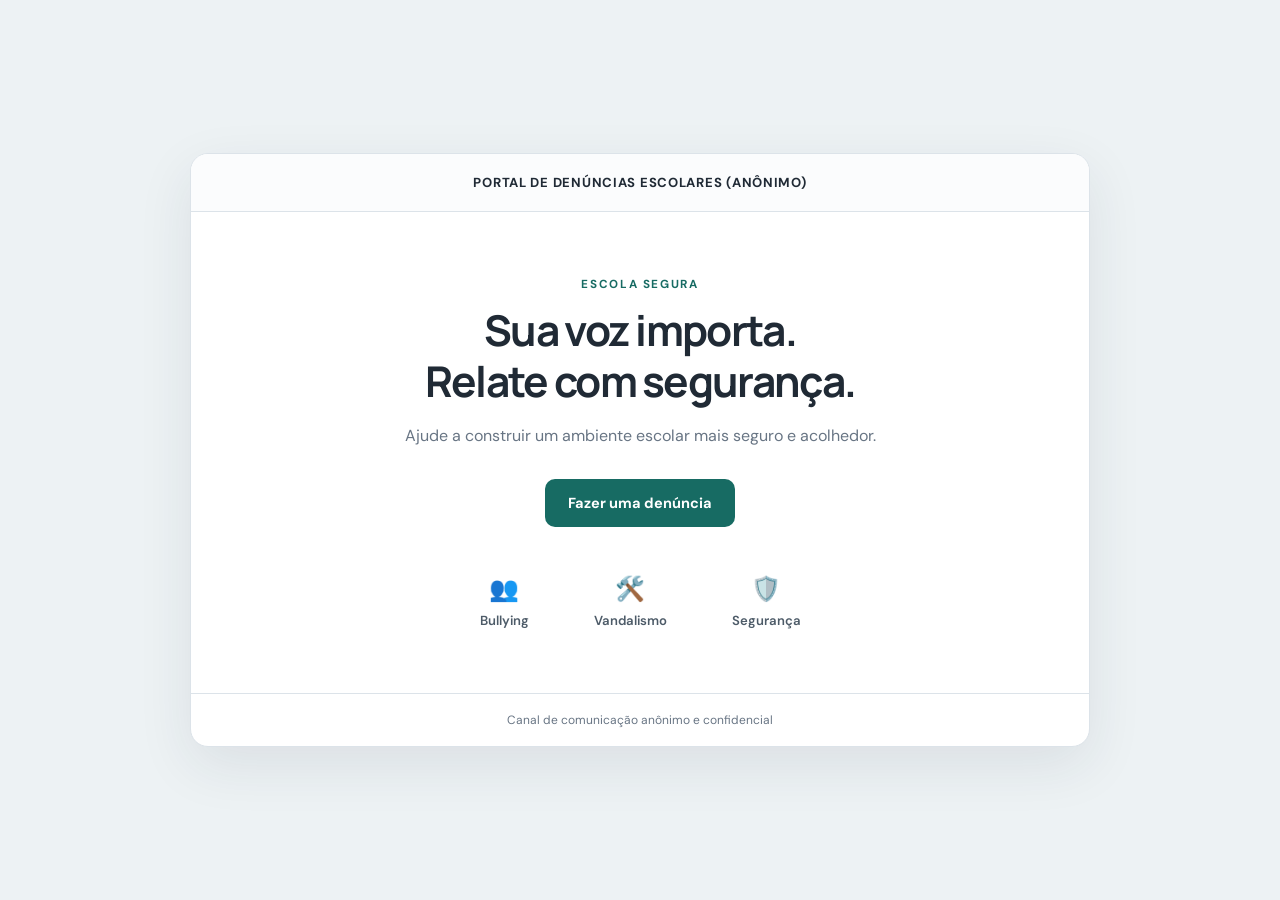
==== index.html @ f92b22c4 "Add files via upload" ====
<!DOCTYPE html>
<html lang="pt-BR">
<head>
  <meta charset="UTF-8">
  <meta name="viewport" content="width=device-width, initial-scale=1.0">
  <title>Portal de Denúncias Escolares</title>
  <link rel="stylesheet" href="style.css">
</head>
<body>
  <main class="page-shell">
    <header class="topbar">
      <span>Portal de Denúncias Escolares (Anônimo)</span>
    </header>

    <section class="content home-content">
      <p class="eyebrow">ESCOLA SEGURA</p>
      <h1>Sua voz importa.<br>Relate com segurança.</h1>
      <p class="intro">Ajude a construir um ambiente escolar mais seguro e acolhedor.</p>

      <a class="button button-primary" href="denuncia.html">Fazer uma denúncia</a>

      <div class="topics" aria-label="Tipos de ocorrência">
        <div class="topic">
          <span class="topic-icon" aria-hidden="true">👥</span>
          <span>Bullying</span>
        </div>
        <div class="topic">
          <span class="topic-icon" aria-hidden="true">🛠️</span>
          <span>Vandalismo</span>
        </div>
        <div class="topic">
          <span class="topic-icon" aria-hidden="true">🛡️</span>
          <span>Segurança</span>
        </div>
      </div>
    </section>

    <footer class="page-footer">Canal de comunicação anônimo e confidencial</footer>
  </main>
</body>
</html>
---- style.css ----
@import url('https://fonts.googleapis.com/css2?family=DM+Sans:wght@400;500;600;700&family=Manrope:wght@500;600;700;800&display=swap');

:root {
  --ink: #202a35;
  --muted: #687584;
  --line: #dce3e9;
  --paper: #ffffff;
  --surface: #f5f8fa;
  --primary: #176b63;
  --primary-dark: #10554f;
  --focus: #9ddbd2;
}

* { box-sizing: border-box; }

body {
  margin: 0;
  min-height: 100vh;
  padding: 32px 18px;
  display: grid;
  place-items: center;
  color: var(--ink);
  background: #edf2f4;
  font-family: 'DM Sans', Arial, sans-serif;
}

.page-shell {
  width: min(100%, 900px);
  min-height: 570px;
  overflow: hidden;
  background: var(--paper);
  border: 1px solid var(--line);
  border-radius: 18px;
  box-shadow: 0 18px 55px rgba(29, 48, 61, .09);
}

.topbar {
  min-height: 58px;
  padding: 17px 26px;
  display: flex;
  align-items: center;
  justify-content: center;
  position: relative;
  border-bottom: 1px solid var(--line);
  background: #fbfcfd;
  text-align: center;
  text-transform: uppercase;
  letter-spacing: .055em;
  font-size: .82rem;
  font-weight: 700;
}

.back-link {
  position: absolute;
  left: 24px;
  color: var(--ink);
  text-decoration: none;
  font-size: 1.35rem;
}

.content {
  width: min(100% - 48px, 680px);
  margin: 0 auto;
  padding: 64px 0;
}

.home-content, .success-content { text-align: center; }

.eyebrow, .step-label {
  margin: 0 0 13px;
  color: var(--primary);
  font-size: .73rem;
  font-weight: 700;
  letter-spacing: .14em;
}

h1 {
  margin: 0;
  font-family: 'Manrope', sans-serif;
  font-size: clamp(1.8rem, 4vw, 2.65rem);
  line-height: 1.2;
  letter-spacing: -.04em;
}

.intro {
  max-width: 510px;
  margin: 16px auto 30px;
  color: var(--muted);
  line-height: 1.65;
}

.button {
  min-height: 48px;
  padding: 13px 22px;
  display: inline-flex;
  align-items: center;
  justify-content: center;
  border: 1px solid transparent;
  border-radius: 10px;
  font: 700 .91rem 'DM Sans', sans-serif;
  text-decoration: none;
  cursor: pointer;
  transition: background .2s, transform .2s, border-color .2s;
}

.button:hover { transform: translateY(-1px); }
.button-primary { color: white; background: var(--primary); }
.button-primary:hover { background: var(--primary-dark); }
.button-secondary { color: var(--ink); background: white; border-color: var(--line); }
.button-secondary:hover { background: var(--surface); }

.topics {
  margin: 46px auto 0;
  display: flex;
  justify-content: center;
  gap: clamp(24px, 7vw, 65px);
}

.topic {
  display: grid;
  justify-items: center;
  gap: 8px;
  color: #4d5b68;
  font-size: .82rem;
  font-weight: 600;
}

.topic-icon { font-size: 1.5rem; }

.page-footer {
  padding: 18px;
  border-top: 1px solid var(--line);
  color: var(--muted);
  text-align: center;
  font-size: .75rem;
}

.form-content { padding-top: 42px; padding-bottom: 48px; }
.form-content h1 { font-size: clamp(1.65rem, 3vw, 2.1rem); }
.form-content .intro { margin: 10px 0 26px; }

.form-grid {
  display: grid;
  grid-template-columns: repeat(2, minmax(0, 1fr));
  gap: 18px;
}

.field { min-width: 0; margin-bottom: 19px; }
.field label {
  display: block;
  margin-bottom: 8px;
  font-size: .85rem;
  font-weight: 700;
}

input, select, textarea {
  width: 100%;
  padding: 12px 13px;
  border: 1px solid #cfd8df;
  border-radius: 8px;
  outline: none;
  background: white;
  color: var(--ink);
  font: 400 .9rem 'DM Sans', sans-serif;
}

input, select { min-height: 45px; }
textarea { resize: vertical; line-height: 1.5; }
input:focus, select:focus, textarea:focus {
  border-color: var(--primary);
  box-shadow: 0 0 0 3px rgba(23, 107, 99, .12);
}

small, .optional {
  display: block;
  margin-top: 7px;
  color: var(--muted);
  font-size: .75rem;
  line-height: 1.5;
}
.optional { display: inline; margin: 0; font-weight: 400; }
.file-input { padding: 9px; background: var(--surface); }

.form-actions {
  margin-top: 12px;
  display: flex;
  justify-content: flex-end;
  gap: 12px;
}

.success-content { padding-top: 48px; }
.success-icon {
  width: 82px;
  height: 82px;
  margin: 0 auto 24px;
  display: grid;
  place-items: center;
  border: 2px solid #b8ded7;
  border-radius: 50%;
  color: var(--primary);
  background: #eff9f6;
  font-size: 2.5rem;
  font-weight: 500;
}
.success-content .intro { margin-bottom: 24px; }
.protocol-card {
  width: min(100%, 360px);
  margin: 0 auto;
  padding: 18px;
  display: flex;
  justify-content: center;
  align-items: center;
  gap: 9px;
  border: 1px solid var(--line);
  border-radius: 12px;
  background: var(--surface);
}
.protocol-label { color: var(--muted); font-size: .88rem; }
.protocol-card strong { font-size: 1.1rem; letter-spacing: .04em; }
.help-text { margin: 13px 0 30px; color: var(--muted); font-size: .82rem; }
.success-actions { justify-content: center; flex-wrap: wrap; }

@media (max-width: 600px) {
  body { padding: 12px; place-items: start center; }
  .page-shell { min-height: calc(100vh - 24px); border-radius: 13px; }
  .topbar { padding-inline: 42px; font-size: .72rem; }
  .content { width: min(100% - 36px, 680px); padding-top: 46px; }
  .form-grid { grid-template-columns: 1fr; gap: 0; }
  .form-actions { flex-direction: column-reverse; }
  .form-actions .button { width: 100%; }
  .topics { gap: 22px; }
}
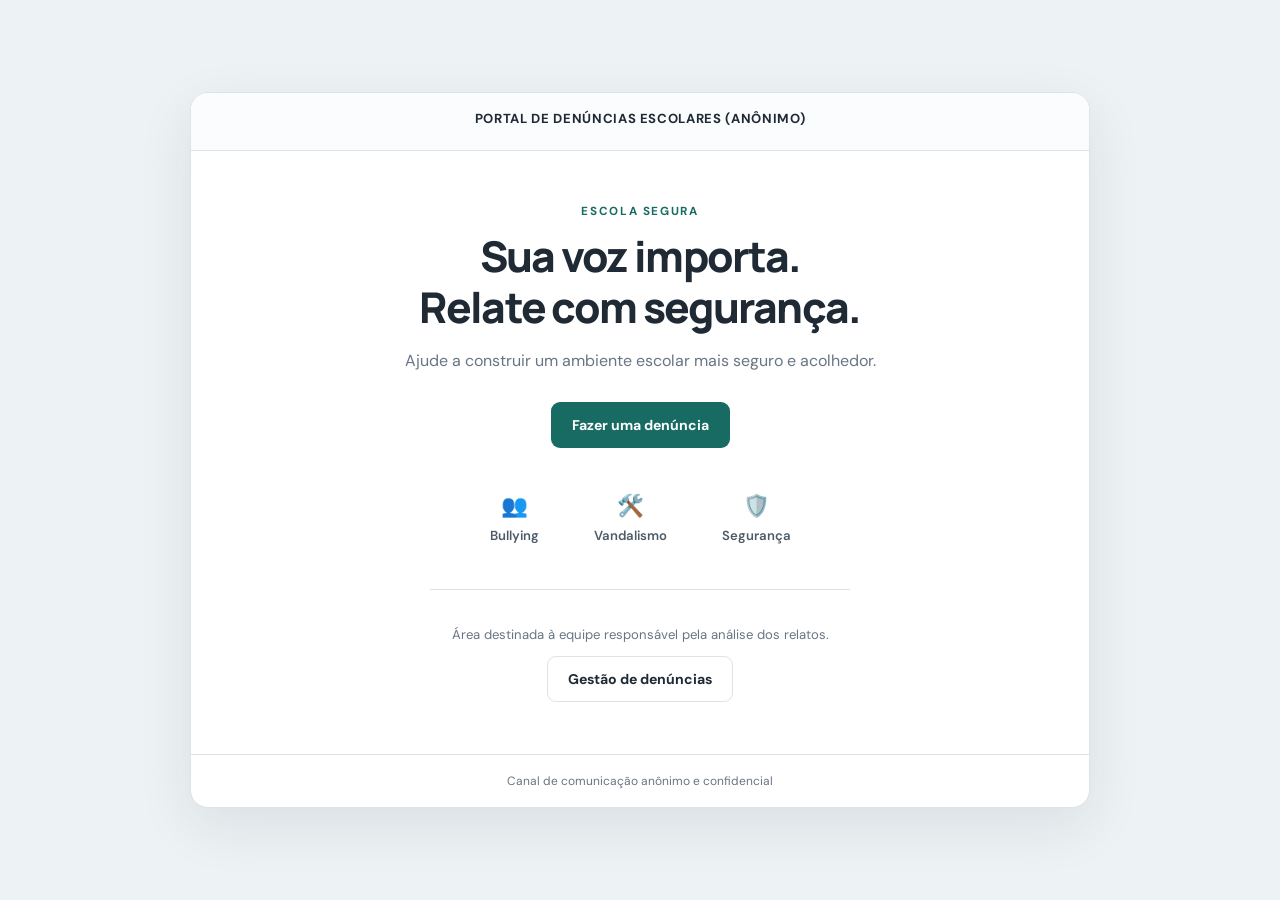
==== commit 14b28714: "Add files via upload" ====
--- a/index.html
+++ b/index.html
@@ -1,41 +1,9 @@
-<!DOCTYPE html>
-<html lang="pt-BR">
-<head>
-  <meta charset="UTF-8">
-  <meta name="viewport" content="width=device-width, initial-scale=1.0">
-  <title>Portal de Denúncias Escolares</title>
-  <link rel="stylesheet" href="style.css">
-</head>
-<body>
-  <main class="page-shell">
-    <header class="topbar">
-      <span>Portal de Denúncias Escolares (Anônimo)</span>
-    </header>
-
-    <section class="content home-content">
-      <p class="eyebrow">ESCOLA SEGURA</p>
-      <h1>Sua voz importa.<br>Relate com segurança.</h1>
-      <p class="intro">Ajude a construir um ambiente escolar mais seguro e acolhedor.</p>
-
-      <a class="button button-primary" href="denuncia.html">Fazer uma denúncia</a>
-
-      <div class="topics" aria-label="Tipos de ocorrência">
-        <div class="topic">
-          <span class="topic-icon" aria-hidden="true">👥</span>
-          <span>Bullying</span>
-        </div>
-        <div class="topic">
-          <span class="topic-icon" aria-hidden="true">🛠️</span>
-          <span>Vandalismo</span>
-        </div>
-        <div class="topic">
-          <span class="topic-icon" aria-hidden="true">🛡️</span>
-          <span>Segurança</span>
-        </div>
-      </div>
-    </section>
-
-    <footer class="page-footer">Canal de comunicação anônimo e confidencial</footer>
-  </main>
-</body>
-</html>
+<!doctype html>
+<html lang="pt-BR"><head><meta charset="utf-8"><meta name="viewport" content="width=device-width,initial-scale=1"><title>Portal de Denúncias Escolares</title><link rel="stylesheet" href="style.css"></head>
+<body><main class="page-shell">
+<header class="topbar">Portal de Denúncias Escolares (Anônimo)</header>
+<section class="content home-content"><p class="eyebrow">ESCOLA SEGURA</p><h1>Sua voz importa.<br>Relate com segurança.</h1><p class="intro">Ajude a construir um ambiente escolar mais seguro e acolhedor.</p>
+<a class="button primary" href="denuncia.html">Fazer uma denúncia</a>
+<div class="topics"><div>👥<span>Bullying</span></div><div>🛠️<span>Vandalismo</span></div><div>🛡️<span>Segurança</span></div></div>
+<div class="management-entry"><p>Área destinada à equipe responsável pela análise dos relatos.</p><a class="button secondary" href="gestao.html">Gestão de denúncias</a></div>
+</section><footer>Canal de comunicação anônimo e confidencial</footer></main></body></html>
--- a/style.css
+++ b/style.css
@@ -1,232 +1,27 @@
 @import url('https://fonts.googleapis.com/css2?family=DM+Sans:wght@400;500;600;700&family=Manrope:wght@500;600;700;800&display=swap');
-
-:root {
-  --ink: #202a35;
-  --muted: #687584;
-  --line: #dce3e9;
-  --paper: #ffffff;
-  --surface: #f5f8fa;
-  --primary: #176b63;
-  --primary-dark: #10554f;
-  --focus: #9ddbd2;
-}
-
-* { box-sizing: border-box; }
-
-body {
-  margin: 0;
-  min-height: 100vh;
-  padding: 32px 18px;
-  display: grid;
-  place-items: center;
-  color: var(--ink);
-  background: #edf2f4;
-  font-family: 'DM Sans', Arial, sans-serif;
-}
-
-.page-shell {
-  width: min(100%, 900px);
-  min-height: 570px;
-  overflow: hidden;
-  background: var(--paper);
-  border: 1px solid var(--line);
-  border-radius: 18px;
-  box-shadow: 0 18px 55px rgba(29, 48, 61, .09);
-}
-
-.topbar {
-  min-height: 58px;
-  padding: 17px 26px;
-  display: flex;
-  align-items: center;
-  justify-content: center;
-  position: relative;
-  border-bottom: 1px solid var(--line);
-  background: #fbfcfd;
-  text-align: center;
-  text-transform: uppercase;
-  letter-spacing: .055em;
-  font-size: .82rem;
-  font-weight: 700;
-}
-
-.back-link {
-  position: absolute;
-  left: 24px;
-  color: var(--ink);
-  text-decoration: none;
-  font-size: 1.35rem;
-}
-
-.content {
-  width: min(100% - 48px, 680px);
-  margin: 0 auto;
-  padding: 64px 0;
-}
-
-.home-content, .success-content { text-align: center; }
-
-.eyebrow, .step-label {
-  margin: 0 0 13px;
-  color: var(--primary);
-  font-size: .73rem;
-  font-weight: 700;
-  letter-spacing: .14em;
-}
-
-h1 {
-  margin: 0;
-  font-family: 'Manrope', sans-serif;
-  font-size: clamp(1.8rem, 4vw, 2.65rem);
-  line-height: 1.2;
-  letter-spacing: -.04em;
-}
-
-.intro {
-  max-width: 510px;
-  margin: 16px auto 30px;
-  color: var(--muted);
-  line-height: 1.65;
-}
-
-.button {
-  min-height: 48px;
-  padding: 13px 22px;
-  display: inline-flex;
-  align-items: center;
-  justify-content: center;
-  border: 1px solid transparent;
-  border-radius: 10px;
-  font: 700 .91rem 'DM Sans', sans-serif;
-  text-decoration: none;
-  cursor: pointer;
-  transition: background .2s, transform .2s, border-color .2s;
-}
-
-.button:hover { transform: translateY(-1px); }
-.button-primary { color: white; background: var(--primary); }
-.button-primary:hover { background: var(--primary-dark); }
-.button-secondary { color: var(--ink); background: white; border-color: var(--line); }
-.button-secondary:hover { background: var(--surface); }
-
-.topics {
-  margin: 46px auto 0;
-  display: flex;
-  justify-content: center;
-  gap: clamp(24px, 7vw, 65px);
-}
-
-.topic {
-  display: grid;
-  justify-items: center;
-  gap: 8px;
-  color: #4d5b68;
-  font-size: .82rem;
-  font-weight: 600;
-}
-
-.topic-icon { font-size: 1.5rem; }
-
-.page-footer {
-  padding: 18px;
-  border-top: 1px solid var(--line);
-  color: var(--muted);
-  text-align: center;
-  font-size: .75rem;
-}
-
-.form-content { padding-top: 42px; padding-bottom: 48px; }
-.form-content h1 { font-size: clamp(1.65rem, 3vw, 2.1rem); }
-.form-content .intro { margin: 10px 0 26px; }
-
-.form-grid {
-  display: grid;
-  grid-template-columns: repeat(2, minmax(0, 1fr));
-  gap: 18px;
-}
-
-.field { min-width: 0; margin-bottom: 19px; }
-.field label {
-  display: block;
-  margin-bottom: 8px;
-  font-size: .85rem;
-  font-weight: 700;
-}
-
-input, select, textarea {
-  width: 100%;
-  padding: 12px 13px;
-  border: 1px solid #cfd8df;
-  border-radius: 8px;
-  outline: none;
-  background: white;
-  color: var(--ink);
-  font: 400 .9rem 'DM Sans', sans-serif;
-}
-
-input, select { min-height: 45px; }
-textarea { resize: vertical; line-height: 1.5; }
-input:focus, select:focus, textarea:focus {
-  border-color: var(--primary);
-  box-shadow: 0 0 0 3px rgba(23, 107, 99, .12);
-}
-
-small, .optional {
-  display: block;
-  margin-top: 7px;
-  color: var(--muted);
-  font-size: .75rem;
-  line-height: 1.5;
-}
-.optional { display: inline; margin: 0; font-weight: 400; }
-.file-input { padding: 9px; background: var(--surface); }
-
-.form-actions {
-  margin-top: 12px;
-  display: flex;
-  justify-content: flex-end;
-  gap: 12px;
-}
-
-.success-content { padding-top: 48px; }
-.success-icon {
-  width: 82px;
-  height: 82px;
-  margin: 0 auto 24px;
-  display: grid;
-  place-items: center;
-  border: 2px solid #b8ded7;
-  border-radius: 50%;
-  color: var(--primary);
-  background: #eff9f6;
-  font-size: 2.5rem;
-  font-weight: 500;
-}
-.success-content .intro { margin-bottom: 24px; }
-.protocol-card {
-  width: min(100%, 360px);
-  margin: 0 auto;
-  padding: 18px;
-  display: flex;
-  justify-content: center;
-  align-items: center;
-  gap: 9px;
-  border: 1px solid var(--line);
-  border-radius: 12px;
-  background: var(--surface);
-}
-.protocol-label { color: var(--muted); font-size: .88rem; }
-.protocol-card strong { font-size: 1.1rem; letter-spacing: .04em; }
-.help-text { margin: 13px 0 30px; color: var(--muted); font-size: .82rem; }
-.success-actions { justify-content: center; flex-wrap: wrap; }
-
-@media (max-width: 600px) {
-  body { padding: 12px; place-items: start center; }
-  .page-shell { min-height: calc(100vh - 24px); border-radius: 13px; }
-  .topbar { padding-inline: 42px; font-size: .72rem; }
-  .content { width: min(100% - 36px, 680px); padding-top: 46px; }
-  .form-grid { grid-template-columns: 1fr; gap: 0; }
-  .form-actions { flex-direction: column-reverse; }
-  .form-actions .button { width: 100%; }
-  .topics { gap: 22px; }
-}
+:root{--ink:#202a35;--muted:#687584;--line:#dce3e9;--surface:#f5f8fa;--primary:#176b63;--primary-dark:#10554f}
+*{box-sizing:border-box}body{margin:0;min-height:100vh;padding:30px 16px;display:grid;place-items:center;background:#edf2f4;color:var(--ink);font-family:'DM Sans',Arial,sans-serif}
+.page-shell{width:min(100%,900px);min-height:560px;overflow:hidden;background:#fff;border:1px solid var(--line);border-radius:18px;box-shadow:0 18px 55px #1d303d17}
+.topbar{min-height:58px;padding:17px 48px;position:relative;border-bottom:1px solid var(--line);background:#fbfcfd;text-align:center;text-transform:uppercase;letter-spacing:.05em;font-size:.82rem;font-weight:700}
+.back{position:absolute;left:22px;top:12px;color:var(--ink);text-decoration:none;font-size:1.4rem}
+.content{width:min(100% - 48px,680px);margin:auto;padding:52px 0}.home-content,.success{text-align:center}
+.eyebrow{margin:0 0 12px;color:var(--primary);font-size:.73rem;font-weight:700;letter-spacing:.14em}
+h1{margin:0;font:800 clamp(1.8rem,4vw,2.65rem)/1.2 'Manrope',sans-serif;letter-spacing:-.04em}
+.intro{max-width:510px;margin:15px auto 28px;color:var(--muted);line-height:1.65}
+.button{min-height:46px;padding:12px 20px;display:inline-flex;align-items:center;justify-content:center;border:1px solid transparent;border-radius:9px;font:700 .88rem 'DM Sans',sans-serif;text-decoration:none;cursor:pointer}
+.primary{background:var(--primary);color:white}.primary:hover{background:var(--primary-dark)}.secondary{background:#fff;color:var(--ink);border-color:var(--line)}
+.topics{margin:44px auto 0;display:flex;justify-content:center;gap:55px}.topics div{display:grid;justify-items:center;gap:7px;font-size:1.35rem}.topics span{font-size:.82rem;color:#4d5b68;font-weight:600}
+.management-entry{max-width:420px;margin:45px auto 0;padding-top:23px;border-top:1px solid var(--line)}.management-entry p{color:var(--muted);font-size:.82rem}
+footer{padding:18px;border-top:1px solid var(--line);text-align:center;color:var(--muted);font-size:.75rem}
+.form-grid{display:grid;grid-template-columns:repeat(2,minmax(0,1fr));gap:17px}.field{margin-bottom:18px;min-width:0}.field label{display:block;margin-bottom:7px;font-size:.85rem;font-weight:700}
+input,select,textarea{width:100%;padding:12px;border:1px solid #cfd8df;border-radius:8px;background:#fff;color:var(--ink);font:400 .9rem 'DM Sans',sans-serif;outline:none}input,select{min-height:44px}textarea{resize:vertical;line-height:1.5}
+input:focus,select:focus,textarea:focus{border-color:var(--primary);box-shadow:0 0 0 3px #176b631f}small{display:block;margin-top:6px;color:var(--muted);font-size:.75rem;line-height:1.5}.file-name{color:var(--primary)}
+.actions{margin-top:12px;display:flex;justify-content:flex-end;gap:12px}.message{color:#a22;font-size:.85rem}
+.success{padding-top:48px}.success-icon{width:80px;height:80px;margin:0 auto 22px;display:grid;place-items:center;border:2px solid #b8ded7;border-radius:50%;background:#eff9f6;color:var(--primary);font-size:2.5rem}
+.protocol{width:min(100%,360px);margin:auto;padding:18px;display:flex;justify-content:center;gap:10px;border:1px solid var(--line);border-radius:12px;background:var(--surface)}.protocol span,.help{color:var(--muted);font-size:.85rem}.protocol strong{font-size:1.05rem}.help{margin:14px 0 28px}.centered{justify-content:center;flex-wrap:wrap}
+.management h1{font-size:clamp(1.7rem,3vw,2.2rem)}.management .intro{margin:10px 0 24px}
+.summary{display:grid;grid-template-columns:1fr 1fr;gap:14px;margin:24px 0 30px}.summary div{padding:17px;border:1px solid var(--line);border-radius:11px;background:var(--surface);display:flex;flex-direction:column;gap:4px}.summary strong{color:var(--primary);font:800 1.8rem 'Manrope',sans-serif}.summary span{color:var(--muted);font-size:.8rem}
+.list-heading{display:flex;align-items:center;justify-content:space-between;gap:12px;margin-bottom:14px}.list-heading h2{margin:0;font:700 1.1rem 'Manrope',sans-serif}.small{min-height:36px;padding:8px 12px;font-size:.76rem}.danger{color:#9b3030;background:#fff;border-color:#e8caca}
+.reports-list{display:grid;gap:13px}.report-card{padding:17px;border:1px solid var(--line);border-radius:11px}.report-head{display:flex;justify-content:space-between;gap:12px;padding-bottom:12px;border-bottom:1px solid var(--line)}.report-head div{display:grid;gap:4px}.report-head small{margin:0}.status{align-self:start;padding:6px 9px;border-radius:20px;background:#fff5d9;color:#795b16;font-size:.7rem;font-weight:700}.report-card p{margin:9px 0;color:#53616d;font-size:.84rem;line-height:1.5;overflow-wrap:anywhere}.report-card p b{color:var(--ink)}.empty{padding:32px 18px;border:1px dashed #cbd5dc;border-radius:11px;text-align:center;color:var(--muted)}.empty p{font-size:.82rem}
+.warning{margin-top:22px;padding:13px;border-left:3px solid #d7a947;background:#fffaf0;color:#75613a;font-size:.75rem;line-height:1.55}
+@media(max-width:600px){body{padding:10px;place-items:start center}.page-shell{min-height:calc(100vh - 20px);border-radius:12px}.content{width:calc(100% - 36px);padding-top:40px}.form-grid{grid-template-columns:1fr;gap:0}.actions{flex-direction:column-reverse}.actions .button{width:100%}.topics{gap:24px}.list-heading{align-items:flex-start;flex-direction:column}.report-head{flex-direction:column}}
